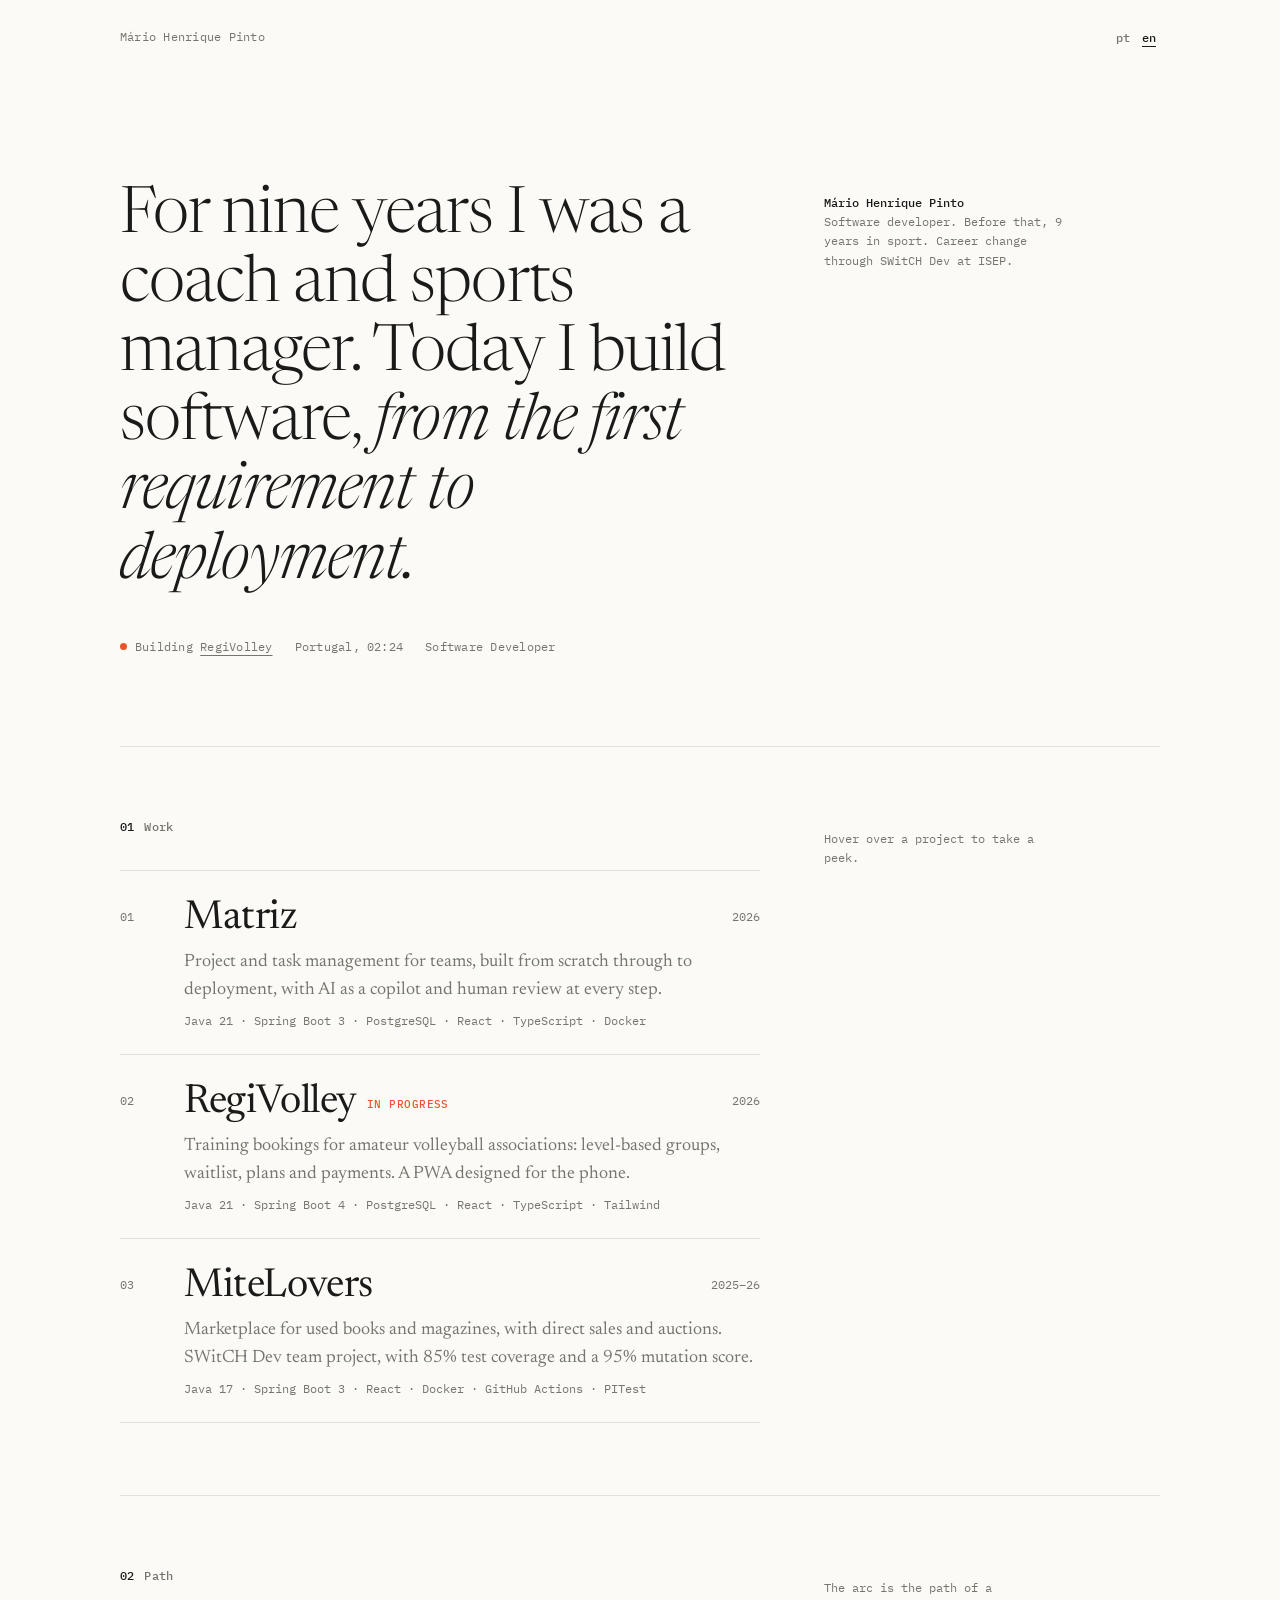
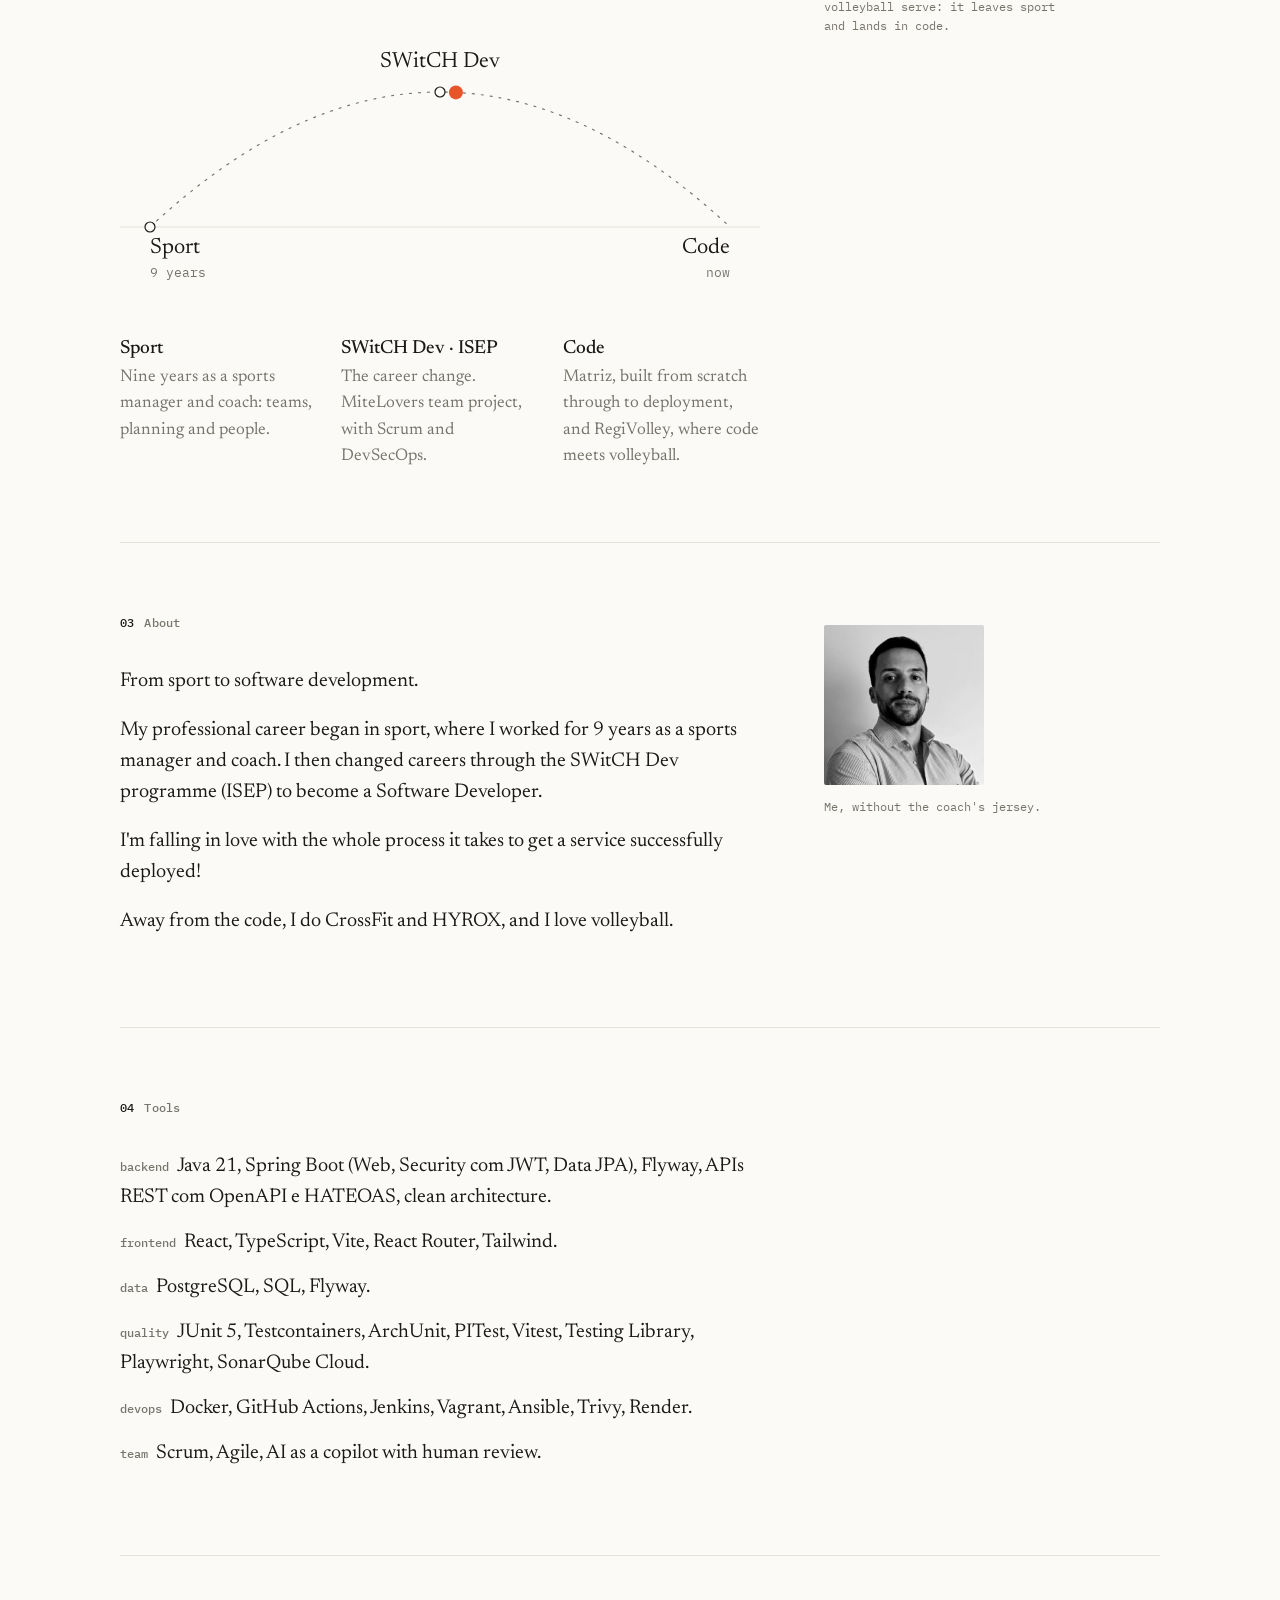
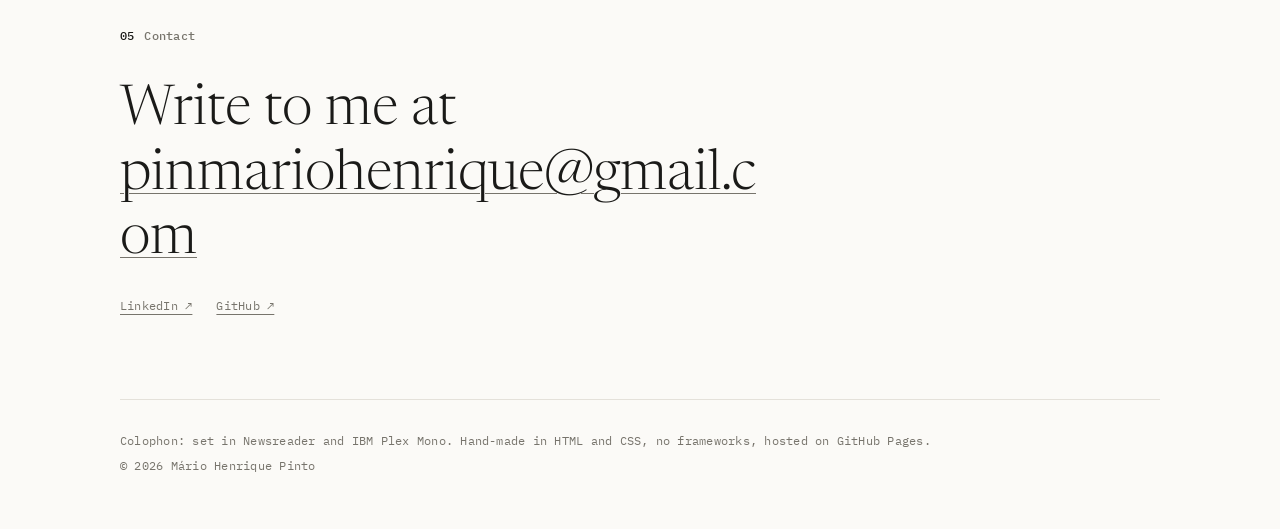
==== previa-2/index.html @ 99ec9604 "Pré-visualização do visual minimalista em /previa-2/ Co-Authored-By: Claude Opus 5.5 <noreply@anthro" ====
<!doctype html>
<html lang="pt-PT" data-titulo-pt="Mário Henrique Pinto" data-titulo-en="Mário Henrique Pinto">
<head>
  <meta charset="utf-8">
  <meta name="robots" content="noindex">
  <meta name="viewport" content="width=device-width, initial-scale=1">
  <title>Mário Henrique Pinto</title>
  <meta name="description" content="Mário Henrique Pinto, Software Developer. Nove anos no desporto, reconversão pelo SWitCH Dev (ISEP). Projetos: Matriz, RegiVolley e MiteLovers.">
  <meta property="og:title" content="Mário Henrique Pinto · Software Developer">
  <meta property="og:description" content="Do desporto ao código. Projetos: Matriz (Java 21, Spring Boot, PostgreSQL, React), RegiVolley e MiteLovers.">
  <meta property="og:image" content="https://mariohenriquep.github.io/assets/img/og-matriz.jpg">
  <meta property="og:url" content="https://mariohenriquep.github.io/">
  <meta property="og:type" content="website">
  <meta name="twitter:card" content="summary_large_image">
  <link rel="icon" href="assets/favicon.svg" type="image/svg+xml">
  <link rel="stylesheet" href="assets/estilo.css">
  <script src="assets/idioma.js"></script>
</head>
<body>
  <div class="pagina">
    <header class="topo mono">
      <a href="./">Mário Henrique Pinto</a>
      <div class="idioma" role="group" aria-label="Idioma / Language">
        <button type="button" data-idioma="pt" aria-pressed="true">pt</button>
        <button type="button" data-idioma="en" aria-pressed="false">en</button>
      </div>
    </header>

    <main>
      <div class="abertura linha">
        <h1>
          <span class="pt">Fui treinador e gestor desportivo durante nove anos. Hoje construo software, <em>do primeiro requisito ao deploy.</em></span>
          <span class="en">For nine years I was a coach and sports manager. Today I build software, <em>from the first requirement to deployment.</em></span>
        </h1>
        <div class="estado mono">
          <span><span class="ponto"></span><span class="pt">A construir a <a href="https://github.com/mariohenriquep/regi-volley" target="_blank" rel="noopener">RegiVolley</a></span><span class="en">Building <a href="https://github.com/mariohenriquep/regi-volley" target="_blank" rel="noopener">RegiVolley</a></span></span>
          <span>Portugal<span id="hora"></span></span>
          <span>Software Developer</span>
        </div>
        <aside class="nota">
          <b>Mário Henrique Pinto</b><br>
          <span class="pt">Software Developer. Antes, 9 anos no desporto. Reconversão pelo SWitCH Dev, no ISEP.</span>
          <span class="en">Software developer. Before that, 9 years in sport. Career change through SWitCH Dev at ISEP.</span>
        </aside>
      </div>

      <section id="trabalho" class="linha">
        <h2><span class="n">01</span><span class="pt">Trabalho</span><span class="en">Work</span></h2>
        <ul class="trabalho">
          <li>
            <a class="item" href="projetos/matriz.html" data-imagem="assets/img/matriz-quadro-geral.webp">
              <span class="n">01</span>
              <span class="titulo">Matriz</span>
              <span class="ano">2026</span>
              <p class="resumo pt">Gestão de projetos e tarefas para equipas, feita de raiz até ao deploy, com IA como copiloto e revisão humana em cada passo.</p>
              <p class="resumo en">Project and task management for teams, built from scratch through to deployment, with AI as a copilot and human review at every step.</p>
              <span class="stack">Java 21 · Spring Boot 3 · PostgreSQL · React · TypeScript · Docker</span>
              <img class="miniatura" src="assets/img/matriz-quadro-geral.webp" alt="" width="1600" height="1011" loading="lazy">
            </a>
          </li>
          <li>
            <a class="item" href="https://github.com/mariohenriquep/regi-volley" target="_blank" rel="noopener">
              <span class="n">02</span>
              <span class="titulo">RegiVolley<span class="estado-tag pt">EM CURSO</span><span class="estado-tag en">IN PROGRESS</span></span>
              <span class="ano">2026</span>
              <p class="resumo pt">Reservas de treinos para associações amadoras de voleibol: turmas por nível, lista de espera, planos e pagamentos. Uma PWA pensada para o telemóvel.</p>
              <p class="resumo en">Training bookings for amateur volleyball associations: level-based groups, waitlist, plans and payments. A PWA designed for the phone.</p>
              <span class="stack">Java 21 · Spring Boot 4 · PostgreSQL · React · TypeScript · Tailwind</span>
            </a>
          </li>
          <li>
            <a class="item" href="https://github.com/mariohenriquep/MiteLovers-API" target="_blank" rel="noopener" data-imagem="assets/img/mitelovers-inicio.webp">
              <span class="n">03</span>
              <span class="titulo">MiteLovers</span>
              <span class="ano">2025–26</span>
              <p class="resumo pt">Marketplace de livros e revistas usados, com venda direta e leilões. Projeto de equipa do SWitCH Dev, com 85% de cobertura de testes e 95% de mutation score.</p>
              <p class="resumo en">Marketplace for used books and magazines, with direct sales and auctions. SWitCH Dev team project, with 85% test coverage and a 95% mutation score.</p>
              <span class="stack">Java 17 · Spring Boot 3 · React · Docker · GitHub Actions · PITest</span>
              <img class="miniatura" src="assets/img/mitelovers-inicio.webp" alt="" width="1440" height="900" loading="lazy">
            </a>
          </li>
        </ul>
        <aside class="nota so-rato">
          <span class="pt">Passa o rato por cima de um projeto para espreitar.</span>
          <span class="en">Hover over a project to take a peek.</span>
        </aside>
      </section>

      <section id="percurso" class="linha">
        <h2><span class="n">02</span><span class="pt">Percurso</span><span class="en">Path</span></h2>
        <div class="arco" aria-hidden="true">
          <svg viewBox="0 0 640 256">
            <line class="chao" x1="0" y1="200" x2="640" y2="200"/>
            <path id="trajetoria" class="traj" d="M30 200 Q320 -70 610 200"/>
            <circle class="marca" cx="30" cy="200" r="5"/>
            <circle class="marca" cx="320" cy="65" r="5"/>
            <circle class="bola" r="7" style="opacity:0">
              <animateMotion dur="2.4s" fill="freeze" begin="indefinite" id="servico" calcMode="spline" keyTimes="0;1" keySplines=".35 0 .25 1">
                <mpath href="#trajetoria"/>
              </animateMotion>
            </circle>
            <text class="forte" x="30" y="226"><tspan class="pt">Desporto</tspan><tspan class="en">Sport</tspan></text>
            <text x="30" y="250"><tspan class="pt">9 anos</tspan><tspan class="en">9 years</tspan></text>
            <text class="forte" x="320" y="40" text-anchor="middle">SWitCH Dev</text>
            <text class="forte" x="610" y="226" text-anchor="end"><tspan class="pt">Código</tspan><tspan class="en">Code</tspan></text>
            <text x="610" y="250" text-anchor="end"><tspan class="pt">agora</tspan><tspan class="en">now</tspan></text>
          </svg>
        </div>
        <div class="etapas">
          <p class="pt"><b>Desporto</b>Nove anos como gestor desportivo e treinador: equipas, planeamento e pessoas.</p>
          <p class="en"><b>Sport</b>Nine years as a sports manager and coach: teams, planning and people.</p>
          <p class="pt"><b>SWitCH Dev · ISEP</b>A reconversão de carreira. Projeto de equipa MiteLovers, com Scrum e DevSecOps.</p>
          <p class="en"><b>SWitCH Dev · ISEP</b>The career change. MiteLovers team project, with Scrum and DevSecOps.</p>
          <p class="pt"><b>Código</b>A Matriz, feita de raiz até ao deploy, e a RegiVolley, onde o código encontra o voleibol.</p>
          <p class="en"><b>Code</b>Matriz, built from scratch through to deployment, and RegiVolley, where code meets volleyball.</p>
        </div>
        <aside class="nota">
          <span class="pt">O arco é a trajetória de um serviço de voleibol: sai do desporto e cai no código.</span>
          <span class="en">The arc is the path of a volleyball serve: it leaves sport and lands in code.</span>
        </aside>
      </section>

      <section id="sobre" class="linha sobre">
        <h2><span class="n">03</span><span class="pt">Sobre</span><span class="en">About</span></h2>
        <p class="pt">Do desporto ao desenvolvimento de software.</p>
        <p class="en">From sport to software development.</p>
        <p class="pt">A minha carreira profissional começou no desporto, onde trabalhei durante 9 anos como gestor desportivo e treinador. Fiz depois uma reconversão de carreira através do programa SWitCH Dev (ISEP) para me tornar Software Developer.</p>
        <p class="en">My professional career began in sport, where I worked for 9 years as a sports manager and coach. I then changed careers through the SWitCH Dev programme (ISEP) to become a Software Developer.</p>
        <p class="pt">Estou a apaixonar-me por todo o processo necessário para levar um serviço até um deploy bem-sucedido!</p>
        <p class="en">I'm falling in love with the whole process it takes to get a service successfully deployed!</p>
        <p class="pt">Fora do código, pratico CrossFit e HYROX e adoro voleibol.</p>
        <p class="en">Away from the code, I do CrossFit and HYROX, and I love volleyball.</p>
        <aside class="nota">
          <img class="retrato" src="assets/img/foto.jpg" alt="Mário Henrique Pinto" width="480" height="480" loading="lazy">
          <span class="pt">Eu, sem a camisola de treinador.</span>
          <span class="en">Me, without the coach's jersey.</span>
        </aside>
      </section>

      <section id="ferramentas" class="linha ferramentas">
        <h2><span class="n">04</span><span class="pt">Ferramentas</span><span class="en">Tools</span></h2>
        <p><span class="cat">backend</span>Java 21, Spring Boot (Web, Security com JWT, Data JPA), Flyway, APIs REST com OpenAPI e HATEOAS, clean architecture.</p>
        <p><span class="cat">frontend</span>React, TypeScript, Vite, React Router, Tailwind.</p>
        <p><span class="cat"><span class="pt">dados</span><span class="en">data</span></span>PostgreSQL, SQL, Flyway.</p>
        <p><span class="cat"><span class="pt">qualidade</span><span class="en">quality</span></span>JUnit 5, Testcontainers, ArchUnit, PITest, Vitest, Testing Library, Playwright, SonarQube Cloud.</p>
        <p><span class="cat">devops</span>Docker, GitHub Actions, Jenkins, Vagrant, Ansible, Trivy, Render.</p>
        <p><span class="cat"><span class="pt">equipa</span><span class="en">team</span></span>Scrum, Agile, <span class="pt">IA como copiloto com revisão humana.</span><span class="en">AI as a copilot with human review.</span></p>
      </section>

      <section id="contacto" class="linha contacto">
        <h2><span class="n">05</span><span class="pt">Contacto</span><span class="en">Contact</span></h2>
        <p class="grande"><span class="pt">Escreve-me para</span><span class="en">Write to me at</span><br><a href="mailto:pinmariohenrique@gmail.com">pinmariohenrique@gmail.com</a></p>
        <p class="outros mono">
          <a href="https://www.linkedin.com/in/mariohenriquep/" target="_blank" rel="noopener">LinkedIn ↗</a>
          <a href="https://github.com/mariohenriquep" target="_blank" rel="noopener">GitHub ↗</a>
        </p>
      </section>
    </main>

    <footer class="mono">
      <p class="pt">Colofão: escrito em Newsreader e IBM Plex Mono. Feito à mão em HTML e CSS, sem frameworks, e alojado no GitHub Pages.</p>
      <p class="en">Colophon: set in Newsreader and IBM Plex Mono. Hand-made in HTML and CSS, no frameworks, hosted on GitHub Pages.</p>
      <p>© 2026 Mário Henrique Pinto</p>
    </footer>
  </div>

  <img class="espreitar" alt="" aria-hidden="true">

  <script>
    // Hora local em Portugal, ao lado do estado
    (function () {
      var el = document.getElementById("hora");
      function atualizar() {
        try {
          el.textContent = ", " + new Intl.DateTimeFormat("pt-PT", { hour: "2-digit", minute: "2-digit", timeZone: "Europe/Lisbon" }).format(new Date());
        } catch (e) { el.textContent = ""; }
      }
      atualizar(); setInterval(atualizar, 30000);
    })();

    // Espreitar: a captura do projeto segue o rato
    (function () {
      var img = document.querySelector(".espreitar");
      document.querySelectorAll(".trabalho a[data-imagem]").forEach(function (a) {
        a.addEventListener("mouseenter", function () { img.src = a.dataset.imagem; img.classList.add("visivel"); });
        a.addEventListener("mouseleave", function () { img.classList.remove("visivel"); });
        a.addEventListener("mousemove", function (e) { img.style.left = e.clientX + "px"; img.style.top = e.clientY + "px"; });
      });
    })();

    // O serviço: a bola percorre o arco quando a secção aparece
    (function () {
      var anim = document.getElementById("servico");
      var bola = document.querySelector(".arco .bola");
      var semMovimento = window.matchMedia("(prefers-reduced-motion: reduce)").matches;
      if (semMovimento || !("IntersectionObserver" in window) || !anim.beginElement) {
        bola.setAttribute("cx", "610"); bola.setAttribute("cy", "200"); bola.style.opacity = 1; return;
      }
      var obs = new IntersectionObserver(function (entradas) {
        if (entradas[0].isIntersecting) { bola.style.opacity = 1; anim.beginElement(); obs.disconnect(); }
      }, { threshold: 0.5 });
      obs.observe(document.querySelector(".arco"));
    })();
  </script>
</body>
</html>
---- previa-2/assets/estilo.css ----
/* Portefólio · minimalista
   Uma coluna estreita, uma serifa, notas na margem e um único arco:
   a trajetória de um serviço de voleibol, do desporto ao código. */
@import url("https://fonts.googleapis.com/css2?family=Newsreader:ital,opsz,wght@0,6..72,300..600;1,6..72,300..600&family=IBM+Plex+Mono:wght@400;500&display=swap");

:root {
  --fundo: #fbfaf7;
  --tinta: #1a1a18;
  --cinza: #77746c;
  --linha: #e4e1da;
  --sinal: #e8552b;
  --serifa: "Newsreader", Georgia, serif;
  --mono: "IBM Plex Mono", ui-monospace, monospace;
  color-scheme: light;
}
@media (prefers-color-scheme: dark) {
  :root { --fundo: #141413; --tinta: #ecebe6; --cinza: #8f8c84; --linha: #2c2b28; color-scheme: dark; }
}

* { box-sizing: border-box; }
html { scroll-behavior: smooth; overflow-x: clip; }
body {
  margin: 0; background: var(--fundo); color: var(--tinta);
  font-family: var(--serifa); font-size: 20px; line-height: 1.55; font-weight: 400;
  -webkit-font-smoothing: antialiased; text-rendering: optimizeLegibility;
}
img { display: block; max-width: 100%; height: auto; }
a { color: inherit; text-decoration-thickness: 1px; text-underline-offset: 4px; text-decoration-color: var(--cinza); }
a:hover { text-decoration-color: var(--sinal); color: var(--sinal); }
::selection { background: var(--tinta); color: var(--fundo); }

/* Grelha: coluna de texto + margem para notas */
.pagina { width: min(1040px, 100% - 40px); margin-inline: auto; }
.linha { display: grid; grid-template-columns: minmax(0, 640px) 1fr; column-gap: 64px; }
.linha > * { grid-column: 1; }
.nota {
  grid-column: 2; grid-row: 1 / span 20; align-self: start;
  font-family: var(--mono); font-size: 12px; line-height: 1.6; color: var(--cinza); padding-top: 10px; max-width: 240px;
}
.nota b { color: var(--tinta); font-weight: 500; }
@media (max-width: 900px) {
  .linha { grid-template-columns: 1fr; }
  .nota { grid-column: 1; grid-row: auto; padding: 0; margin: 0 0 24px; border-left: 1px solid var(--linha); padding-left: 12px; }
}

.mono { font-family: var(--mono); font-size: 12px; letter-spacing: .02em; color: var(--cinza); }
html[lang="en"] .pt, html:not([lang="en"]) .en { display: none !important; }

/* Topo */
.topo { display: flex; justify-content: space-between; align-items: center; padding: 28px 0; }
.topo a { text-decoration: none; }
.idioma { display: inline-flex; gap: 4px; }
.idioma button { font: 500 12px var(--mono); border: 0; background: none; color: var(--cinza); cursor: pointer; padding: 2px 4px; }
.idioma button[aria-pressed="true"] { color: var(--tinta); text-decoration: underline; text-underline-offset: 4px; }

/* Abertura */
.abertura { padding: 12vh 0 10vh; }
.abertura h1 {
  font-weight: 300; font-size: clamp(38px, 5.6vw, 64px); line-height: 1.08; letter-spacing: -.015em; margin: 0 0 40px;
  font-variation-settings: "opsz" 72;
}
.abertura h1 em { font-style: italic; }
.estado { display: flex; flex-wrap: wrap; gap: 6px 22px; }
.estado .ponto { display: inline-block; width: 7px; height: 7px; border-radius: 50%; background: var(--sinal); margin-right: 8px; vertical-align: 1px; animation: pulsar 2.4s ease-in-out infinite; }
@keyframes pulsar { 50% { opacity: .25; } }
@media (prefers-reduced-motion: reduce) { .estado .ponto { animation: none; } }

/* Secções */
section { padding: 72px 0; border-top: 1px solid var(--linha); }
h2 { font: 500 12px var(--mono); letter-spacing: .02em; color: var(--cinza); margin: 0 0 36px; text-transform: none; }
h2 span.n { color: var(--tinta); margin-right: 10px; }

/* Lista de trabalho */
.trabalho { list-style: none; margin: 0; padding: 0; }
.trabalho li { border-bottom: 1px solid var(--linha); }
.trabalho li:first-child { border-top: 1px solid var(--linha); }
.trabalho a.item { display: grid; grid-template-columns: 48px 1fr auto; gap: 8px 16px; padding: 26px 0; text-decoration: none; position: relative; }
.trabalho .n { font: 400 12px var(--mono); color: var(--cinza); padding-top: 12px; }
.trabalho .titulo { font-size: clamp(30px, 4vw, 40px); font-weight: 400; line-height: 1.1; letter-spacing: -.01em; }
.trabalho .titulo i { font-weight: 300; }
.trabalho .ano { font: 400 12px var(--mono); color: var(--cinza); padding-top: 12px; text-align: right; }
.trabalho .resumo { grid-column: 2 / 4; color: var(--cinza); font-size: 18px; margin: 0; }
.trabalho .stack { grid-column: 2 / 4; font: 400 12px var(--mono); color: var(--cinza); }
.trabalho a.item:hover .titulo { color: var(--sinal); }
.trabalho a.item:hover .titulo::after { content: " →"; }
.trabalho .estado-tag { font: 500 11px var(--mono); color: var(--sinal); margin-left: 10px; vertical-align: middle; letter-spacing: .04em; }
/* Pré-visualização que segue o rato (só em ecrãs com rato) */
.espreitar {
  position: fixed; z-index: 20; width: 380px; pointer-events: none; opacity: 0; transform: translate(24px, -50%) rotate(-2deg);
  transition: opacity .18s; box-shadow: 0 30px 60px -20px rgba(0,0,0,.35); border-radius: 4px; overflow: hidden;
}
.espreitar.visivel { opacity: 1; }
@media (hover: none) { .espreitar { display: none; } }
.miniatura { display: none; grid-column: 2 / 4; margin-top: 10px; border-radius: 3px; border: 1px solid var(--linha); }
@media (hover: none) { .miniatura { display: block; } }

/* Percurso: o arco */
.arco { margin: 8px 0 40px; }
.arco svg { width: 100%; height: auto; overflow: visible; }
.arco .traj { fill: none; stroke: var(--cinza); stroke-width: 1.2; stroke-dasharray: 2 7; stroke-linecap: round; }
.arco .chao { stroke: var(--linha); stroke-width: 1; }
.arco .marca { fill: var(--fundo); stroke: var(--tinta); stroke-width: 1.2; }
.arco .bola { fill: var(--sinal); }
.arco text { font: 400 13px var(--mono); fill: var(--cinza); }
.arco text.forte { fill: var(--tinta); font-family: var(--serifa); font-size: 22px; }
.etapas { display: grid; grid-template-columns: repeat(3, 1fr); gap: 24px; }
.etapas p { margin: 0; font-size: 17px; color: var(--cinza); }
.etapas b { display: block; color: var(--tinta); font-weight: 500; font-size: 19px; margin-bottom: 2px; }
@media (max-width: 640px) { .etapas { grid-template-columns: 1fr; gap: 16px; } .arco text.forte { font-size: 28px; } .arco text { font-size: 18px; } }

/* Sobre */
.sobre p { margin: 0 0 18px; }
.sobre p:first-of-type { font-size: clamp(24px, 3vw, 30px); line-height: 1.3; font-weight: 300; font-style: italic; }
.retrato { width: 160px; filter: grayscale(1); border-radius: 2px; margin-bottom: 12px; }

/* Ferramentas como prosa */
.ferramentas p { margin: 0 0 14px; }
.ferramentas span.cat { font: 500 12px var(--mono); color: var(--cinza); margin-right: 8px; }

/* Contacto */
.contacto .grande { font-size: clamp(34px, 5vw, 56px); font-weight: 300; line-height: 1.15; margin: 0 0 12px; }
.contacto .grande a { text-decoration-thickness: 1px; }
.contacto .outros { display: flex; gap: 24px; }

/* Colofão */
footer { border-top: 1px solid var(--linha); padding: 32px 0 48px; }
footer p { margin: 0 0 6px; }

/* Página de projeto */
.ficha { display: grid; grid-template-columns: 140px 1fr; gap: 10px 20px; margin: 0 0 8px; font-size: 18px; }
.ficha dt { font: 400 12px var(--mono); color: var(--cinza); padding-top: 5px; }
.ficha dd { margin: 0; }
.figura { margin: 0 0 56px; }
.figura img { border: 1px solid var(--linha); border-radius: 3px; }
.figura figcaption { margin-top: 12px; }
.lista-num { margin: 0; padding: 0; list-style: none; counter-reset: n; }
.lista-num li { counter-increment: n; display: grid; grid-template-columns: 48px 1fr; padding: 14px 0; border-bottom: 1px solid var(--linha); }
.lista-num li::before { content: "0" counter(n); font: 400 12px var(--mono); color: var(--cinza); padding-top: 6px; }
.lista-num b { font-weight: 500; }
.lista-num span { color: var(--cinza); }
.contacto .grande a { overflow-wrap: anywhere; }
@media (max-width: 480px) { .contacto .grande { font-size: 25px; } }
@media (hover: none) { .nota.so-rato { display: none; } }
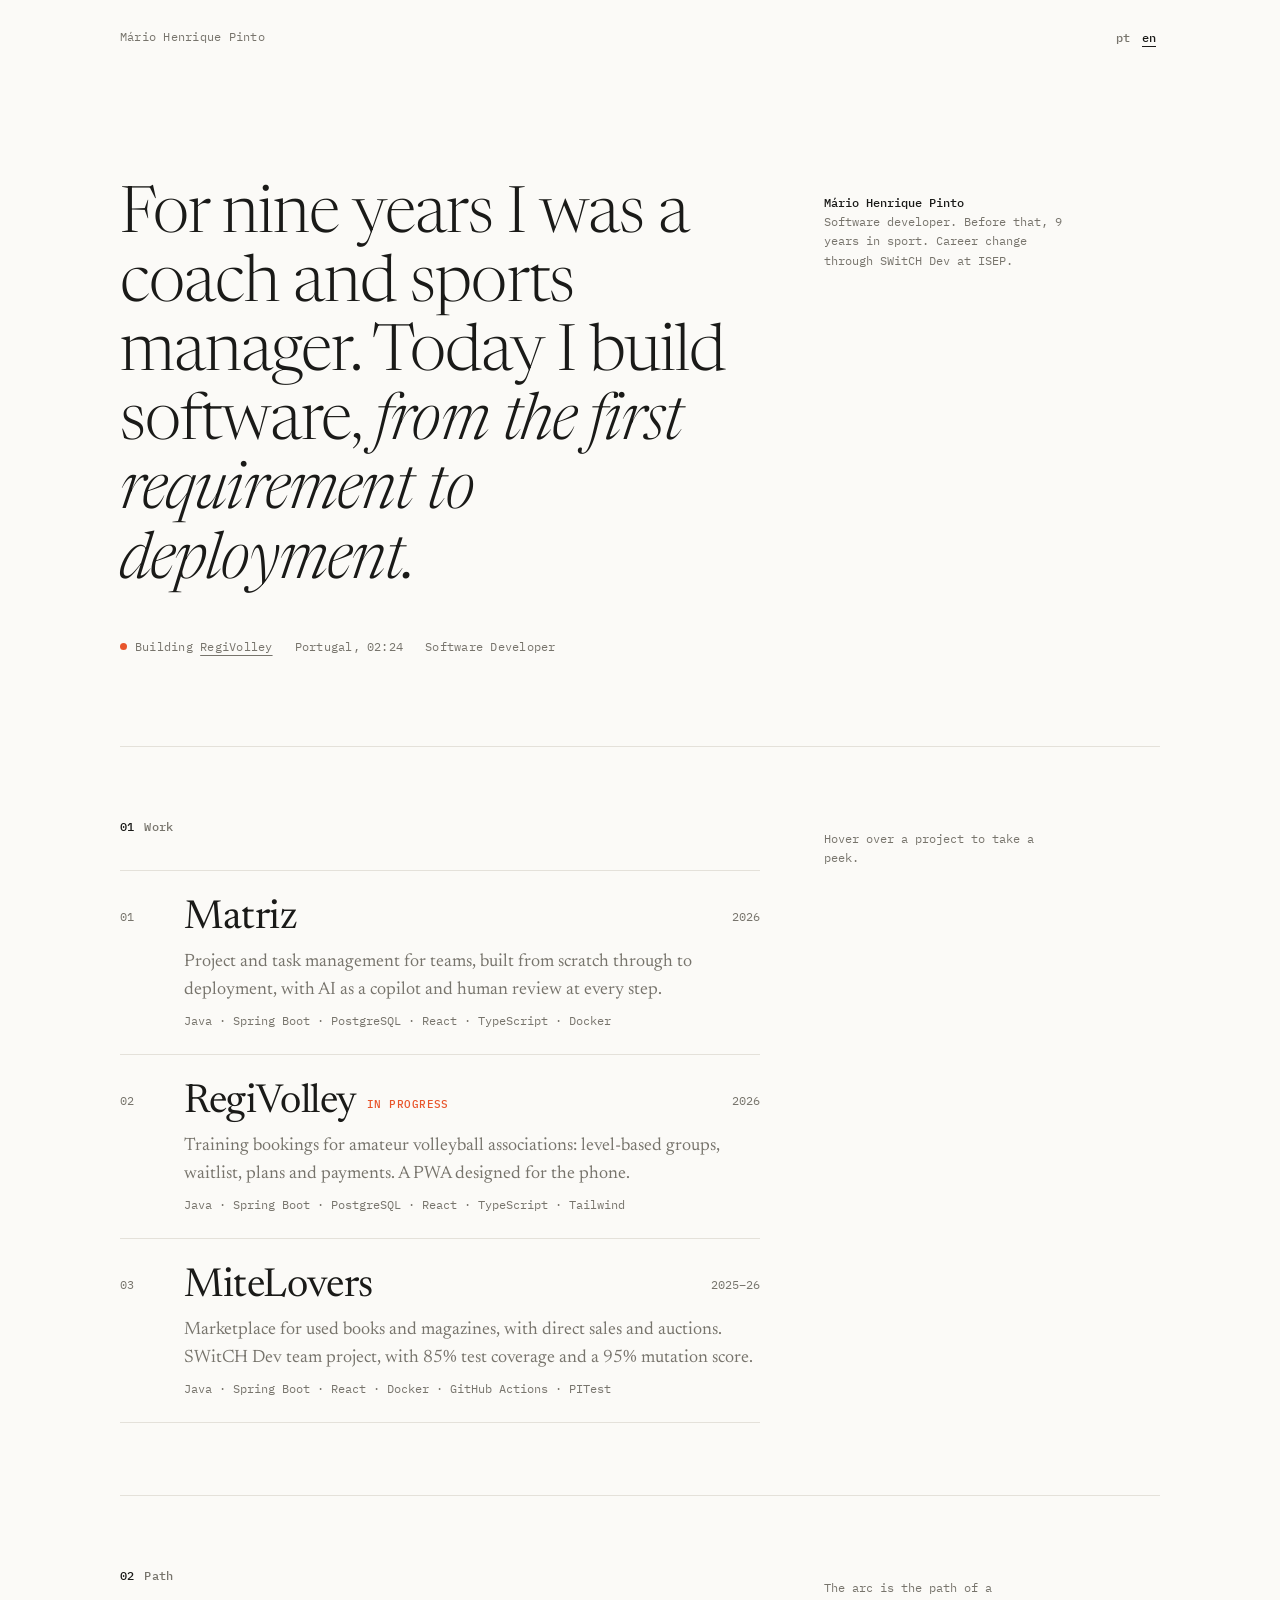
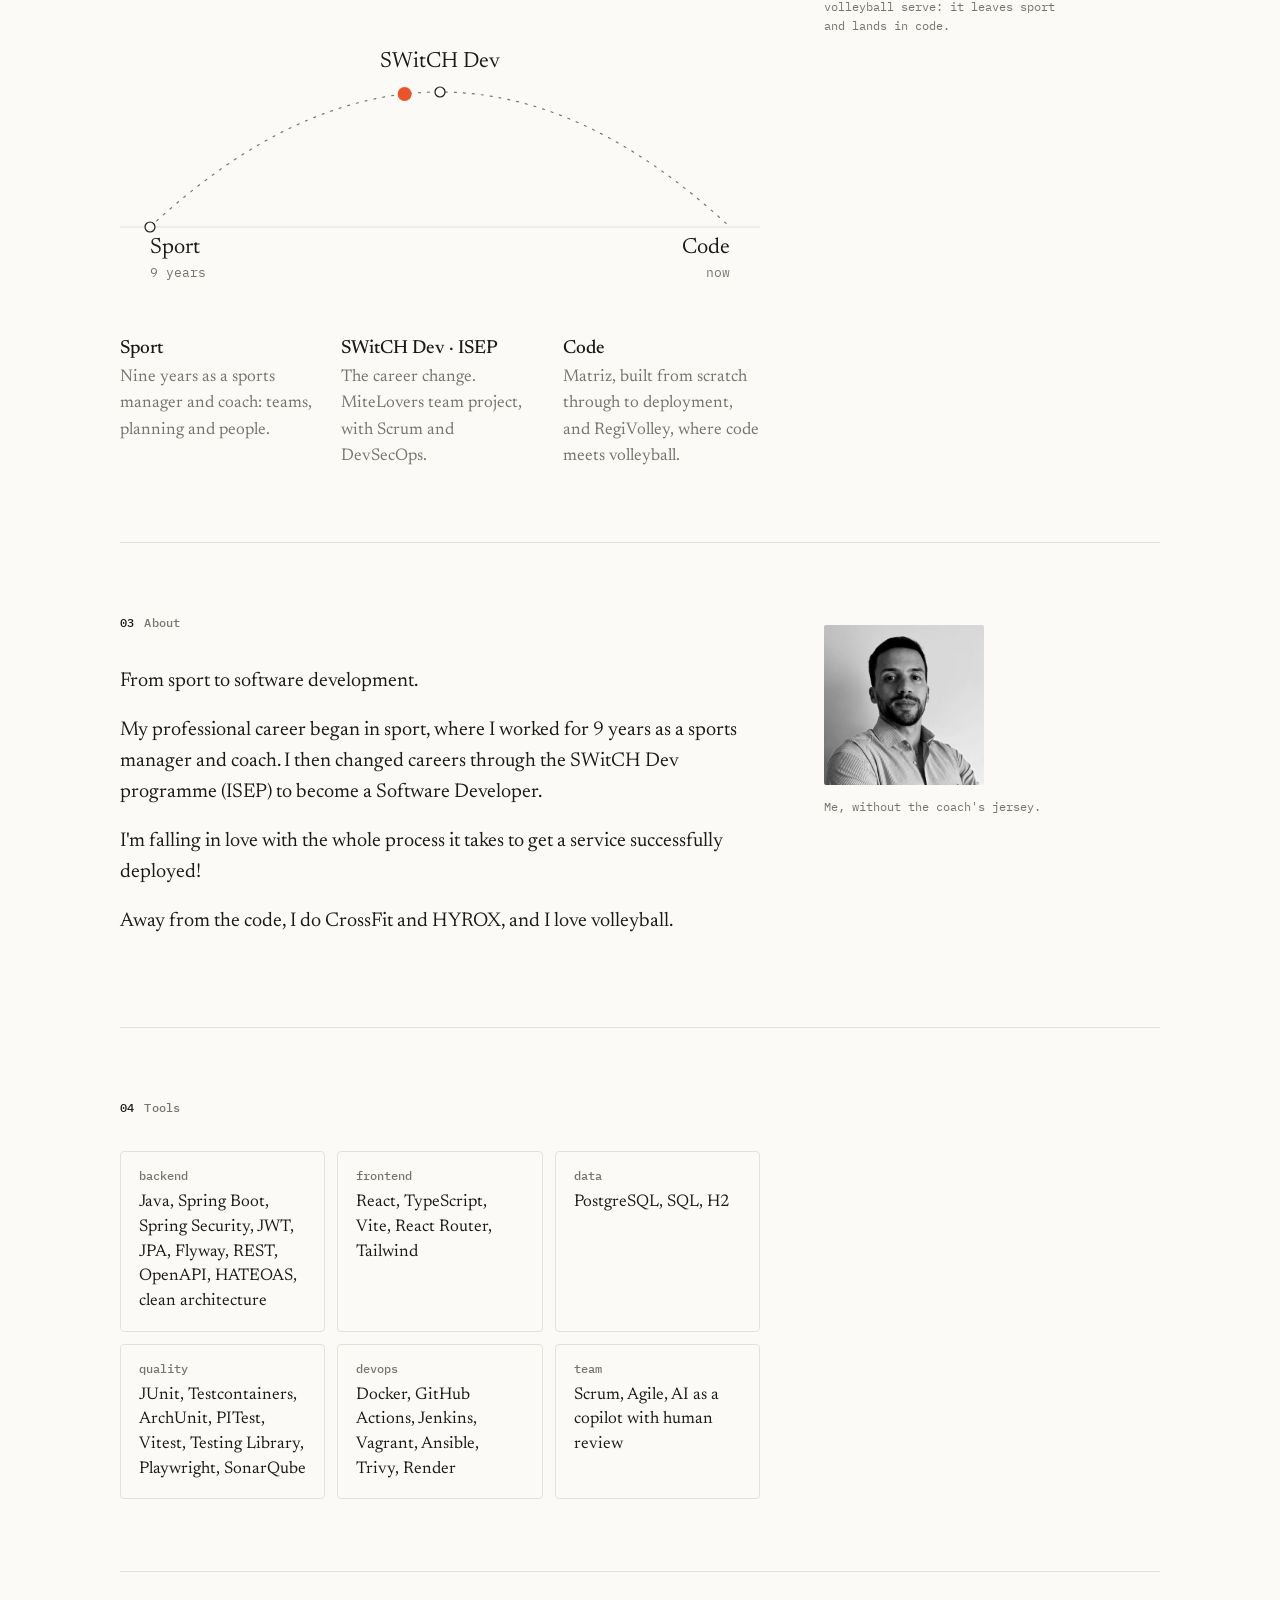
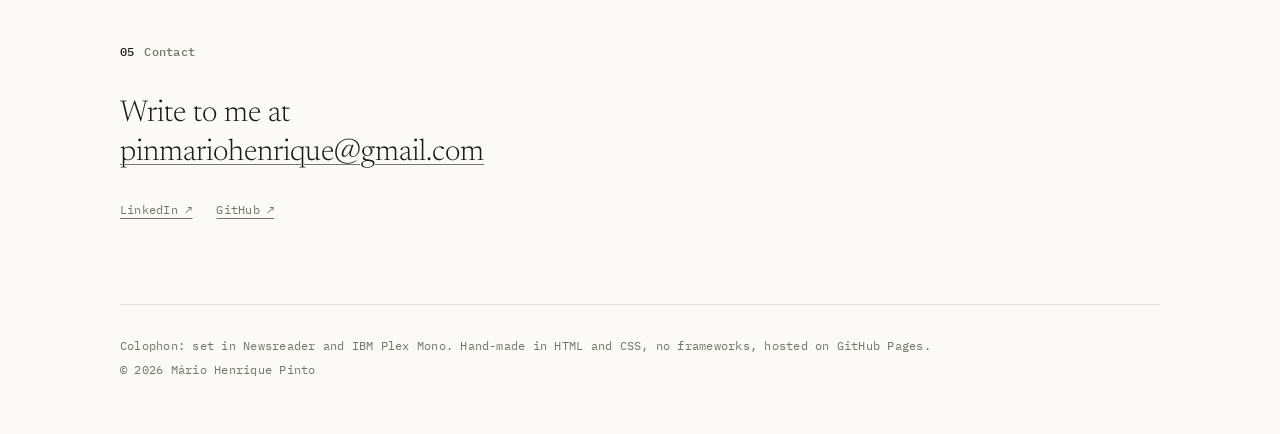
==== commit 1c079f11: "Novo visual minimalista: ferramentas em caixas, email mais pequeno, sem versões nas stacks Co-Author" ====
--- a/previa-2/index.html
+++ b/previa-2/index.html
@@ -7,7 +7,7 @@
   <title>Mário Henrique Pinto</title>
   <meta name="description" content="Mário Henrique Pinto, Software Developer. Nove anos no desporto, reconversão pelo SWitCH Dev (ISEP). Projetos: Matriz, RegiVolley e MiteLovers.">
   <meta property="og:title" content="Mário Henrique Pinto · Software Developer">
-  <meta property="og:description" content="Do desporto ao código. Projetos: Matriz (Java 21, Spring Boot, PostgreSQL, React), RegiVolley e MiteLovers.">
+  <meta property="og:description" content="Do desporto ao código. Projetos: Matriz (Java, Spring Boot, PostgreSQL, React), RegiVolley e MiteLovers.">
   <meta property="og:image" content="https://mariohenriquep.github.io/assets/img/og-matriz.jpg">
   <meta property="og:url" content="https://mariohenriquep.github.io/">
   <meta property="og:type" content="website">
@@ -54,7 +54,7 @@
               <span class="ano">2026</span>
               <p class="resumo pt">Gestão de projetos e tarefas para equipas, feita de raiz até ao deploy, com IA como copiloto e revisão humana em cada passo.</p>
               <p class="resumo en">Project and task management for teams, built from scratch through to deployment, with AI as a copilot and human review at every step.</p>
-              <span class="stack">Java 21 · Spring Boot 3 · PostgreSQL · React · TypeScript · Docker</span>
+              <span class="stack">Java · Spring Boot · PostgreSQL · React · TypeScript · Docker</span>
               <img class="miniatura" src="assets/img/matriz-quadro-geral.webp" alt="" width="1600" height="1011" loading="lazy">
             </a>
           </li>
@@ -65,7 +65,7 @@
               <span class="ano">2026</span>
               <p class="resumo pt">Reservas de treinos para associações amadoras de voleibol: turmas por nível, lista de espera, planos e pagamentos. Uma PWA pensada para o telemóvel.</p>
               <p class="resumo en">Training bookings for amateur volleyball associations: level-based groups, waitlist, plans and payments. A PWA designed for the phone.</p>
-              <span class="stack">Java 21 · Spring Boot 4 · PostgreSQL · React · TypeScript · Tailwind</span>
+              <span class="stack">Java · Spring Boot · PostgreSQL · React · TypeScript · Tailwind</span>
             </a>
           </li>
           <li>
@@ -75,7 +75,7 @@
               <span class="ano">2025–26</span>
               <p class="resumo pt">Marketplace de livros e revistas usados, com venda direta e leilões. Projeto de equipa do SWitCH Dev, com 85% de cobertura de testes e 95% de mutation score.</p>
               <p class="resumo en">Marketplace for used books and magazines, with direct sales and auctions. SWitCH Dev team project, with 85% test coverage and a 95% mutation score.</p>
-              <span class="stack">Java 17 · Spring Boot 3 · React · Docker · GitHub Actions · PITest</span>
+              <span class="stack">Java · Spring Boot · React · Docker · GitHub Actions · PITest</span>
               <img class="miniatura" src="assets/img/mitelovers-inicio.webp" alt="" width="1440" height="900" loading="lazy">
             </a>
           </li>
@@ -139,12 +139,14 @@
 
       <section id="ferramentas" class="linha ferramentas">
         <h2><span class="n">04</span><span class="pt">Ferramentas</span><span class="en">Tools</span></h2>
-        <p><span class="cat">backend</span>Java 21, Spring Boot (Web, Security com JWT, Data JPA), Flyway, APIs REST com OpenAPI e HATEOAS, clean architecture.</p>
-        <p><span class="cat">frontend</span>React, TypeScript, Vite, React Router, Tailwind.</p>
-        <p><span class="cat"><span class="pt">dados</span><span class="en">data</span></span>PostgreSQL, SQL, Flyway.</p>
-        <p><span class="cat"><span class="pt">qualidade</span><span class="en">quality</span></span>JUnit 5, Testcontainers, ArchUnit, PITest, Vitest, Testing Library, Playwright, SonarQube Cloud.</p>
-        <p><span class="cat">devops</span>Docker, GitHub Actions, Jenkins, Vagrant, Ansible, Trivy, Render.</p>
-        <p><span class="cat"><span class="pt">equipa</span><span class="en">team</span></span>Scrum, Agile, <span class="pt">IA como copiloto com revisão humana.</span><span class="en">AI as a copilot with human review.</span></p>
+        <div class="caixas">
+          <div class="caixa"><span class="cat">backend</span><p>Java, Spring Boot, Spring Security, JWT, JPA, Flyway, REST, OpenAPI, HATEOAS, clean architecture</p></div>
+          <div class="caixa"><span class="cat">frontend</span><p>React, TypeScript, Vite, React Router, Tailwind</p></div>
+          <div class="caixa"><span class="cat"><span class="pt">dados</span><span class="en">data</span></span><p>PostgreSQL, SQL, H2</p></div>
+          <div class="caixa"><span class="cat"><span class="pt">qualidade</span><span class="en">quality</span></span><p>JUnit, Testcontainers, ArchUnit, PITest, Vitest, Testing Library, Playwright, SonarQube</p></div>
+          <div class="caixa"><span class="cat">devops</span><p>Docker, GitHub Actions, Jenkins, Vagrant, Ansible, Trivy, Render</p></div>
+          <div class="caixa"><span class="cat"><span class="pt">equipa</span><span class="en">team</span></span><p>Scrum, Agile, <span class="pt">IA como copiloto com revisão humana</span><span class="en">AI as a copilot with human review</span></p></div>
+        </div>
       </section>
 
       <section id="contacto" class="linha contacto">
--- a/previa-2/assets/estilo.css
+++ b/previa-2/assets/estilo.css
@@ -118,7 +118,7 @@
 .ferramentas span.cat { font: 500 12px var(--mono); color: var(--cinza); margin-right: 8px; }
 
 /* Contacto */
-.contacto .grande { font-size: clamp(34px, 5vw, 56px); font-weight: 300; line-height: 1.15; margin: 0 0 12px; }
+.contacto .grande { font-size: clamp(22px, 2.6vw, 30px); font-weight: 300; line-height: 1.3; margin: 0 0 16px; }
 .contacto .grande a { text-decoration-thickness: 1px; }
 .contacto .outros { display: flex; gap: 24px; }
 
@@ -139,5 +139,11 @@
 .lista-num b { font-weight: 500; }
 .lista-num span { color: var(--cinza); }
 .contacto .grande a { overflow-wrap: anywhere; }
-@media (max-width: 480px) { .contacto .grande { font-size: 25px; } }
+@media (max-width: 480px) { .contacto .grande { font-size: 21px; } }
 @media (hover: none) { .nota.so-rato { display: none; } }
+
+/* Ferramentas em caixas */
+.caixas { display: grid; grid-template-columns: repeat(auto-fill, minmax(190px, 1fr)); gap: 12px; }
+.caixa { border: 1px solid var(--linha); border-radius: 4px; padding: 16px 18px; }
+.caixa .cat { display: block; font: 500 12px var(--mono); color: var(--cinza); margin-bottom: 8px; }
+.caixa p { margin: 0; font-size: 17px; line-height: 1.45; }
